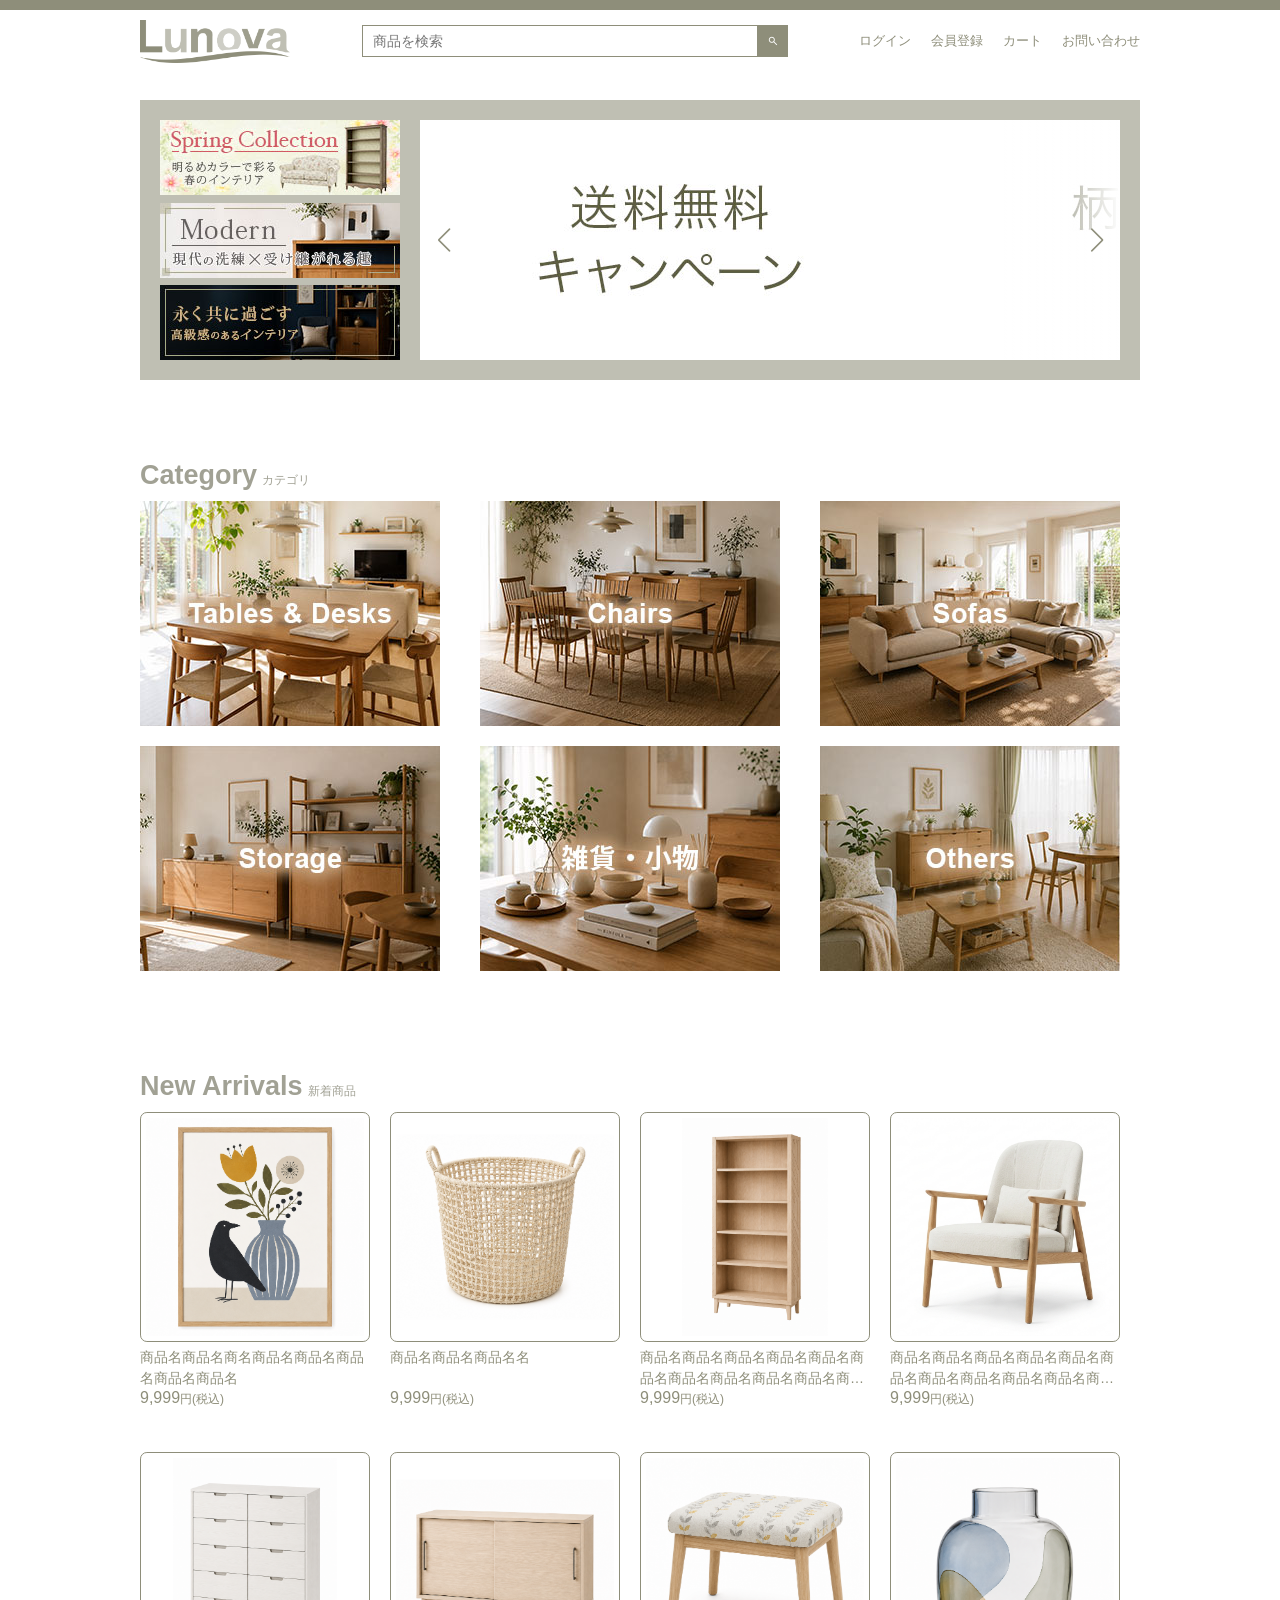
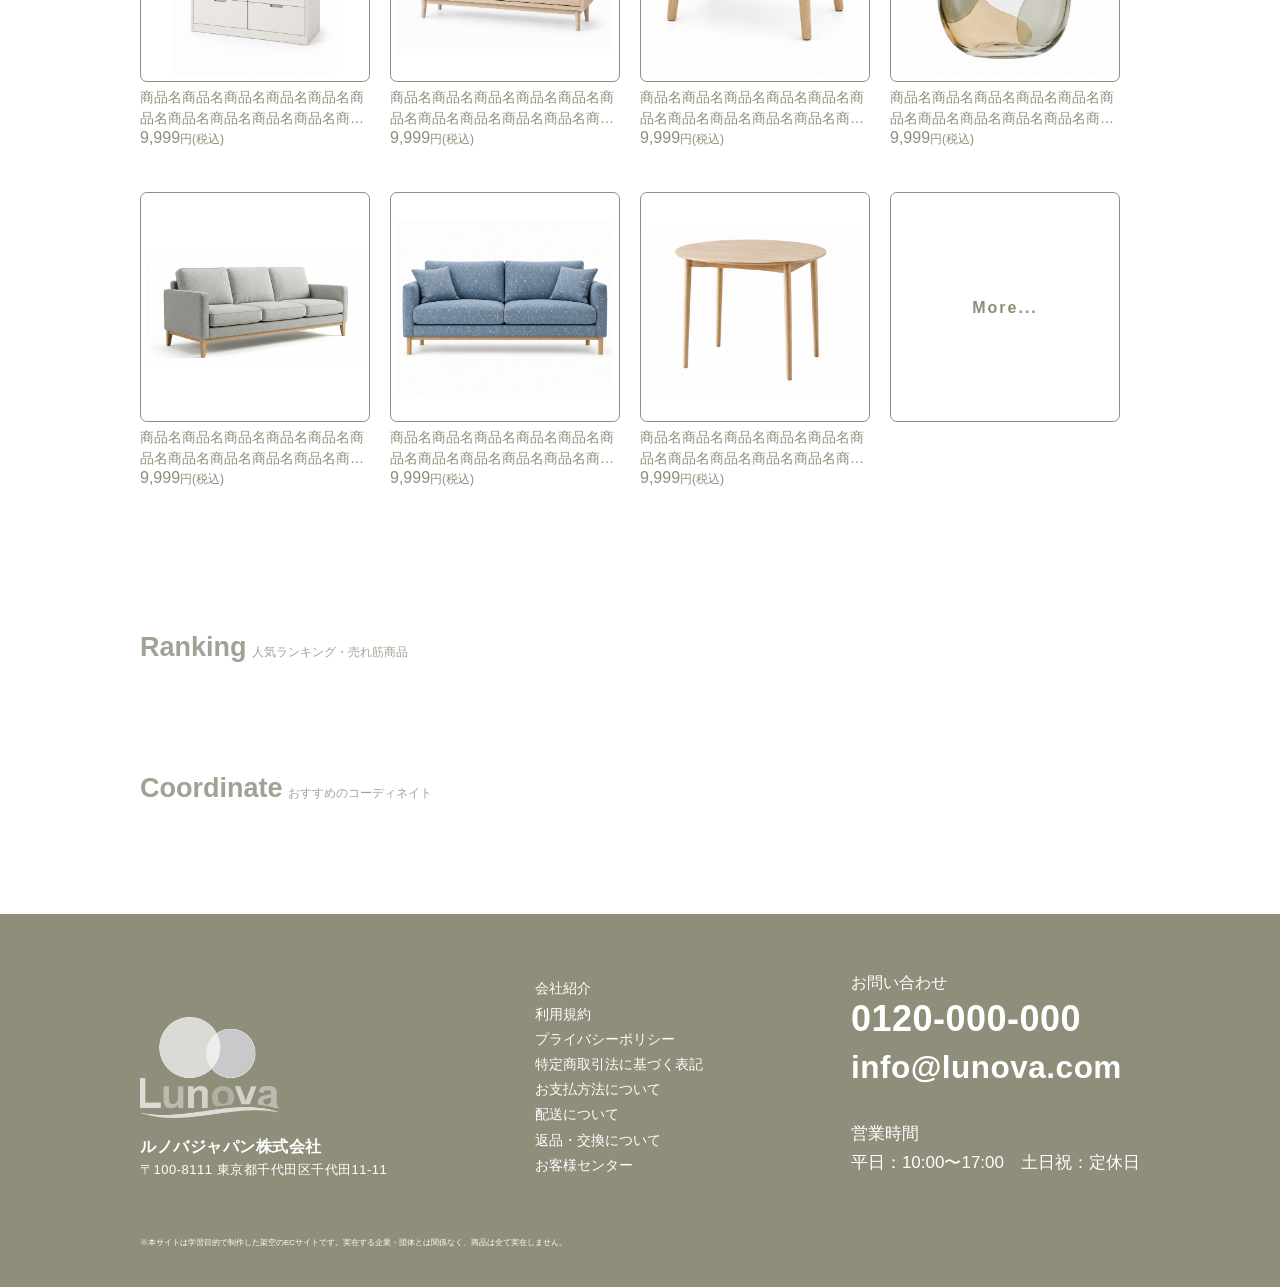
==== index.html @ b147f93b "add lunova site files" ====
<!DOCTYPE html>
<html lang="ja">

<head>
  <meta charset="UTF-8">
  <meta name="viewport" content="width=device-width, initial-scale=1.0">
  <title>Lunova | 北欧・インテリア家具の専門店　通販サイト　Lunovaルノバ</title>
  <meta name="description" content="北欧家具・インテリア専門店「Lunova」では、北欧やイギリスを中心とした家具やインテリア小物を取り揃え、トータルコーディネートをご提案・販売しています。">
  <meta property="og:site_name" content="Lunova | 北欧　インテリア家具">
  <!-- og:typeは通常ページならwebsite、記事ページならarticle -->
  <meta property="og:type" content="website">
  <!-- URLは公開する時に書く -->
  <meta property="og:url" content="#####">
  <meta property="og:title" content="Lunova | 北欧　インテリア家具">
  <meta property="og:description"
    content="北欧家具・インテリア専門店「Lunova」では、北欧やイギリスを中心とした家具やインテリア小物を取り揃え、トータルコーディネートをご提案・販売しています。">
  <meta property="og:locale" content="ja_JP">
  <meta property="og:image" content="https://lunova.com/images/ogp.jpg"><!-- サーバーアップしたら更新する！ -->
  <meta name="twitter:card" content="summary_large_image">

  <!-- ファビコン -->
  <link rel="icon" href="img/icon.ico">

  <!-- 電話番号の自動リンクオフ -->
  <meta name="format-detection" content="telephone=no" />

  <!-- CSS -->
  <link rel="stylesheet" href="CSS/reset.css">
  <link rel="stylesheet" href="https://cdn.jsdelivr.net/npm/swiper@11/swiper-bundle.min.css">
  <link rel="stylesheet" href="https://fonts.googleapis.com/css2?family=Material+Symbols+Outlined">
  <link rel="stylesheet" href="CSS/style.css">

</head>

<body>
  <!-- ここからヘッダー -->
  <header class="header-wrap">
    <div class="header">
      <!-- ヘッダー　ロゴ -->
      <h1 class="header__logo"><a href="index.html"><img src="img/lunova_logo2.png" alt="Lunova"></a></h1>
      <!-- ヘッダー　検索 -->
      <form class="header__search" action="#">
        <input class="header__search-input" type="search" placeholder="商品を検索">
        <button class="header__search-button" type="submit">
          <span class="material-symbols-outlined">search</span>
        </button>
      </form>
      <!-- ヘッダー　ナビ -->
      <nav class="header__nav">
        <ul>
          <li><a href="login.html">ログイン</a></li>
          <li><a href="signup.html">会員登録</a></li>
          <li><a href="cart.html">カート</a></li>
          <li><a href="contact.html">お問い合わせ</a></li>
        </ul>
      </nav>
    </div>
  </header>
  <main>
    <!-- ここからバナー -->
    <section class="hero">
      <!-- ここからバナー -->
      <div class="hero__content">
        <div class="hero__banners">
          <ul>
            <li class="hero__banner-item"><a href="#"><img src="img/05_banner/banner1.jpg" alt="スプリングセール"></a></li>
            <li class="hero__banner-item"><a href="#"><img src="img/05_banner/banner2.jpg" alt="モダンコレクション"></a></li>
            <li class="hero__banner-item"><a href="#"><img src="img/05_banner/banner3.jpg" alt="高級感のあるインテリア"></a></li>
          </ul>
        </div>

        <!-- ここからスライダー -->
        <div class="hero__slider swiper">
          <div class="swiper-wrapper">
            <div class="swiper-slide">
              <a href="#"><img src="img/05_banner/slider1.jpg" alt="北欧インテリア特集"></a>
            </div>
            <div class="swiper-slide">
              <a href="#"><img src="img/05_banner/slider2.jpg" alt="リビング家具特集"></a>
            </div>
            <div class="swiper-slide">
              <a href="#"><img src="img/05_banner/slider3.jpg" alt="人気アイテム特集"></a>
            </div>
          </div>
          <!-- ページネーションの丸 -->
          <div class="swiper-pagination"></div>

          <!-- 左右の矢印 -->
          <div class="swiper-button-prev"></div>
          <div class="swiper-button-next"></div>
        </div>
      </div>
    </section>

    <!-- ここからカテゴリ -->
    <section class="category">
      <h2 class="section-title">
        <span class="section-title__en">Category</span>
        <span class="section-title__ja">カテゴリ</span>
      </h2>
      <div class="category__container">
        <ul>
          <li><a href="product.html"><img src="img/06_cate/Category1.jpg" alt=""></a></li>
          <li><a href="product.html"><img src="img/06_cate/Category2.jpg" alt=""></a></li>
          <li><a href="product.html"><img src="img/06_cate/Category3.jpg" alt=""></a></li>
          <li><a href="product.html"><img src="img/06_cate/Category4.jpg" alt=""></a></li>
          <li><a href="product.html"><img src="img/06_cate/Category5.jpg" alt=""></a></li>
          <li><a href="product.html"><img src="img/06_cate/Category6.jpg" alt=""></a></li>
        </ul>
      </div>
    </section>

    <!-- ここから新商品一覧 -->
    <div class="new-arrivals">
      <h2 class="section-title">
        <span class="section-title__en">New Arrivals</span>
        <span class="section-title__ja">新着商品</span>
      </h2>
      <!-- ここから新商品一覧 カード一覧-->
      <section class="new-arrivals__list">
        <ul>
          <!-- ここから新商品一覧 カード一覧  1行目-->
          <li class="product-card">
            <a href="product.html">
              <img class="product-card__image" src="img/03_item/art4.png" alt="商品名商品名">
              <p class="product-card__name">商品名商品名商名商品名商品名商品名商品名商品名</p>
              <p class="product-card__price">9,999<span class="product-card__tax">円(税込)</span></p>
            </a>
          </li>
          <li class="product-card">
            <a href="product.html">
              <img class="product-card__image" src="img/03_item/basket3.png" alt="商品名商品名">
              <p class="product-card__name">商品名商品名商品名名</p>
              <p class="product-card__price">9,999<span class="product-card__tax">円(税込)</span></p>
            </a>
          </li>
          <li class="product-card">
            <a href="product.html">
              <img class="product-card__image" src="img/03_item/book1.png" alt="商品名商品名">
              <p class="product-card__name">商品名商品名商品名商品名商品名商品名商品名商品名商品名商品名商品名商品名</p>
              <p class="product-card__price">9,999<span class="product-card__tax">円(税込)</span></p>
            </a>
          </li>
          <li class="product-card">
            <a href="product.html">
              <img class="product-card__image" src="img/03_item/chair1.png" alt="商品名商品名">
              <p class="product-card__name">商品名商品名商品名商品名商品名商品名商品名商品名商品名商品名商品名商品名</p>
              <p class="product-card__price">9,999<span class="product-card__tax">円(税込)</span></p>
            </a>
          </li>
          <!-- ここから新商品一覧 カード一覧  2行目-->
          <li class="product-card">
            <a href="product.html">
              <img class="product-card__image" src="img/03_item/chest1.png" alt="商品名商品名">
              <p class="product-card__name">商品名商品名商品名商品名商品名商品名商品名商品名商品名商品名商品名商品名</p>
              <p class="product-card__price">9,999<span class="product-card__tax">円(税込)</span></p>
            </a>
          </li>

          <li class="product-card">
            <a href="product.html">
              <img class="product-card__image" src="img/03_item/chest6.png" alt="商品名商品名">
              <p class="product-card__name">商品名商品名商品名商品名商品名商品名商品名商品名商品名商品名商品名商品名</p>
              <p class="product-card__price">9,999<span class="product-card__tax">円(税込)</span></p>
            </a>
          </li>
          <li class="product-card">
            <a href="product.html">
              <img class="product-card__image" src="img/03_item/ottoman3.png" alt="商品名商品名">
              <p class="product-card__name">商品名商品名商品名商品名商品名商品名商品名商品名商品名商品名商品名商品名</p>
              <p class="product-card__price">9,999<span class="product-card__tax">円(税込)</span></p>
            </a>
          </li>
          <li class="product-card">
            <a href="product.html">
              <img class="product-card__image" src="img/03_item/pod1.png" alt="商品名商品名">
              <p class="product-card__name">商品名商品名商品名商品名商品名商品名商品名商品名商品名商品名商品名商品名</p>
              <p class="product-card__price">9,999<span class="product-card__tax">円(税込)</span></p>
            </a>
          </li>
          <!-- ここから新商品一覧 カード一覧  3行目-->
          <li class="product-card">
            <a href="product.html">
              <img class="product-card__image" src="img/03_item/sofa1.png" alt="商品名商品名">
              <p class="product-card__name">商品名商品名商品名商品名商品名商品名商品名商品名商品名商品名商品名商品名</p>
              <p class="product-card__price">9,999<span class="product-card__tax">円(税込)</span></p>
            </a>
          </li>
          <li class="product-card">
            <a href="product.html">
              <img class="product-card__image" src="img/03_item/sofa9.png" alt="商品名商品名">
              <p class="product-card__name">商品名商品名商品名商品名商品名商品名商品名商品名商品名商品名商品名商品名</p>
              <p class="product-card__price">9,999<span class="product-card__tax">円(税込)</span></p>
            </a>
          </li>
          <li class="product-card">
            <a href="product.html">
              <img class="product-card__image" src="img/03_item/table_hight4.png" alt="商品名商品名">
              <p class="product-card__name">商品名商品名商品名商品名商品名商品名商品名商品名商品名商品名商品名商品名</p>
              <p class="product-card__price">9,999<span class="product-card__tax">円(税込)</span></p>
            </a>
          </li>
          <li class="product-card">
            <a href="product.html">
              <p class="product-card__more">More...</p>
            </a>
          </li>

        </ul>
      </section>
    </div>
    <!-- ここからランキング -->
    <section class="ranking">
      <h2 class="section-title">
        <span class="section-title__en">Ranking</span>
        <span class="section-title__ja">人気ランキング・売れ筋商品</span>
      </h2>
      <div class="ranking__container">
              <div class="ranking">
      </div>
      </div>

      <!-- ここからコーディネイト -->
      <section class="coordinate">
        <h2 class="section-title">
          <span class="section-title__en">Coordinate</span>
          <span class="section-title__ja">おすすめのコーディネイト</span>
        </h2>
        <div class="coordinate__container">
          <div class="coordinate">
          </div>
        </div>

  </main>
  <!-- ここからフッター-->
  <footer class="footer-wrap">
    <div class="footer">

      <!-- ここからフッタ  企業情報ー-->
      <div class="footer__company">
        <img src="img/lunova_logo1.png" alt="Lunova">
        <p class="footer__company-name">ルノバジャパン株式会社</p>
        <p class="footer__address">〒100-8111 東京都千代田区千代田11-11</p>
      </div>
      <!-- ここからフッタ  リンク集ー-->
      <div class="footer__links">
        <ul>
          <li><a href="#">会社紹介</a></li>
          <li><a href="#">利用規約</a></li>
          <li><a href="#">プライバシーポリシー</a></li>
          <li><a href="#">特定商取引法に基づく表記</a></li>
          <li><a href="#">お支払方法について</a></li>
          <li><a href="#">配送について</a></li>
          <li><a href="#">返品・交換について</a></li>
          <li><a href="#">お客様センター</a></li>
        </ul>
      </div>
      <!-- ここからフッタ  問い合わせー-->
      <div class="footer__contact">
        <h3>お問い合わせ</h3>
        <p class="footer__contact-tel">0120-000-000</p>
        <p class="footer__contact-mail">info@lunova.com</p>
        <p class="footer__contact-hours">営業時間<br>平日：10:00〜17:00　土日祝：定休日</p>
      </div>
    </div>
    <!-- ここからフッタ  注釈ー-->
    <div class="footer__memo">
      <p>※本サイトは学習目的で制作した架空のECサイトです。実在する企業・団体とは関係なく、商品は全て実在しません。</p>
    </div>
    </div>

    <!-- JS読み込むの -->
    <script src="https://cdn.jsdelivr.net/npm/swiper@11/swiper-bundle.min.js"></script>
    <script src="js/script.js"></script>
  </footer>
</body>

</html>
---- CSS/style.css ----
/************* 
共通部分 
**************/
@charset "utf-8";

body {
    /* 明朝 */
    /* font-family: "Times New Roman", "YuMincho", "Hiragino Mincho ProN", "Yu Mincho", "MS PMincho", serif; */
    /* ゴシック */
    font-family: "Hiragino Kaku Gothic ProN", "Hiragino Sans", "Yu Gothic", "Meiryo", sans-serif;
    padding-top: 100px;
}


a:hover {
    opacity: 0.7;
}

img {
    max-width: 100%;
    /* height: auto;→　書かなくても良いがお守り的に書いている */
    height: auto;
    /*     display: block;→ imgはインライン要素だがブロック要素に変える指示 */
    display: block;
}

/************* 
ヘッダー
**************/

.header-wrap {
    border-top: 10px solid #8e8e7a;
    position: fixed;
    top: 0;
    left: 0;
    width: 100%;
    background-color: #fff;
    z-index: 1000;
}

.header {
    max-width: 1000px;
    width: 100%;
    margin: 0 auto;
    display: flex;
    justify-content: space-between;
    align-items: center;
    padding: 10px 0;
}

.header__logo {
    max-width: 150px;
    width: 100%;
}

.header__search {
    display: flex;
    width: 426px;
    flex-shrink: 0;
}

.header__search-input {
    width: 100%;
    height: 32px;
    border: 1px solid #8e8e7a;
    padding: 8px 10px;
    font-size: 14px;
}

.header__search-button {
    width: 32px;
    height: 32px;
    border: 1px solid #8e8e7a;
    background-color: #8e8e7a;
    cursor: pointer;
    display: flex;
    justify-content: center;
    align-items: center;
}

.material-symbols-outlined {
    /* 検索窓の虫眼鏡アイコン */
    font-size: 12px;
    color: #fff;
}

.header__nav ul {
    font-size: 13px;
    color: #8e8e7a;
    display: flex;
    gap: 20px;
}

/************* 
ヒーローコンテンツ　バナー＆スライダー
**************/

.hero {
    max-width: 1000px;
    width: 100%;
    margin: 0 auto;
    background-color: #bfbfb3;
    padding: 20px;
}

.hero__content {
    display: flex;
    gap: 20px;
    align-items: stretch;
}

.hero__banners {
    width: 240px;
}

.hero__banners ul {
    display: flex;
    flex-direction: column;
    gap: 7.5px;
}

.hero__banners li {
    width: 100%;
}

.hero__banners img,
.hero__slider img {
    width: 100%;
    height: auto;
    display: block;
}

.hero__banner-item {
    flex: 1;
}

.hero__banner-item a {
    display: block;
    height: 100%;
}

.hero__slider {
    flex: 1;
    overflow: hidden;
    position: relative;
}

.hero__slider::after {
    content: "";
    position: absolute;
    top: 0;
    right: 0;
    width: 120px;
    height: 100%;
    background: linear-gradient(to right,
            rgba(255, 255, 255, 0),
            rgba(255, 255, 255, 1));
    pointer-events: none;
    z-index: 10;
}

.swiper {
    width: 100%;
}

.swiper-slide {
    width: 500px;
}

.swiper-button-prev,
.swiper-button-next {
    color: #8e8e7a;
    z-index: 20;
}

.swiper-button-next::after,
.swiper-button-prev::after {
    font-size: 24px;
}

.swiper-pagination-bullet-active {
    background: #8e8e7a;
}

/************* 
セクションタイトル
**************/
.section-title {
    display: flex;
    align-items: baseline;
    gap: 5px
}

.section-title__en {
    font-size: 27px;
    color: #a1a194;
    font-weight: 900;
    margin-bottom: 10px;
}

.section-title__ja {
    font-size: 12px;
    color: #a1a194;
    font-weight: 100;
}

/************* 
カテゴリー
**************/

.category {
    max-width: 1000px;
    width: 100%;
    margin: 80px auto 0;
}

.category__container ul {
    display: grid;
    grid-template-columns: repeat(3, 1fr);
    gap: 20px;
}

/************* 
新着商品
**************/
.new-arrivals {
    max-width: 1000px;
    width: 100%;
    margin: 100px auto 0;
}

.new-arrivals__list ul {
    display: grid;
    grid-template-columns: repeat(4, 1fr);
}

.product-card {
    width: 230px;
    height: 340px;
    color: #8e8e7a;
}

.product-card img {
    border: 1px solid #8e8e7a;
    border-radius: 3%;
    padding: 5px;
    margin-bottom: 5px;
}

.product-card__name {
    font-size: 14px;
    line-height: 1.5;

    /* 超えた商品名を隠す */
    overflow: hidden;

    /* 2行で省略する */
    display: -webkit-box;
    -webkit-box-orient: vertical;
    -webkit-line-clamp: 2;
    line-clamp: 2;
    min-height: calc(1.5em * 2);
}

.product-card__price {
    font-size: 16px;
}

.product-card__tax {
    font-size: 12px;
}

.product-card__more {
    width: 230px;
    height: 230px;
    text-align: center;
    line-height: 230px;
    border: 1px solid #8e8e7a;
    border-radius: 3%;
    font-weight: bold;
    letter-spacing: 2px;
}

/************* 
ランキング
**************/

.ranking {
    max-width: 1000px;
    width: 100%;
    margin: 100px auto 0;
}

/************* 
コーディネイト
**************/

.coordinate {
    max-width: 1000px;
    width: 100%;
    margin: 100px auto 0;
}

/************* 
フッター
**************/
.footer-wrap {
    background-color: #8e8e7a;
}

.footer {
    max-width: 1000px;
    width: 100%;
    margin: 0 auto;
    display: flex;
    justify-content: space-between;
    /* 下揃えさせる */
    align-items: flex-end;
    padding: 60px 0;
    color: #fff;
}


/********** フッター企業情報 **************/
.footer__company img {
    width: 140px;
    margin-bottom: 20px;
}

.footer__company-name {
    font-size: 16px;
    font-weight: 600;
    margin-bottom: 7px;
    letter-spacing: 0.5px;
}

.footer__address {
    font-size: 13px;
    letter-spacing: 0.5px;
}

/********** フッター　リンク集 **************/
.footer__links {
    font-size: 14px;
    line-height: 1.8;
}

/********** フッター　問い合わせ **************/
.footer__contact h3 {
    font-size: 16px;
    margin-bottom: 5px;
}

.footer__contact-tel {
    font-size: 36px;
    font-weight: bold;
    margin-bottom: 10px;
    letter-spacing: 0.5px;
}

.footer__contact-mail {
    font-size: 31.5px;
    font-weight: bold;
    margin-bottom: 35px;
    letter-spacing: 0.5px;
}

.footer__contact-hours {
    font-size: 17px;
    line-height: 1.7;
}

/********** フッター　注釈 **************/

.footer__memo {
    max-width: 1000px;
    width: 100%;
    margin: 0 auto;
    color: #fff;
    font-size: 8px;
    padding-bottom: 40px;
}

/************* 
レスポンシブ
**************/

@media screen and (max-width:768px) {}
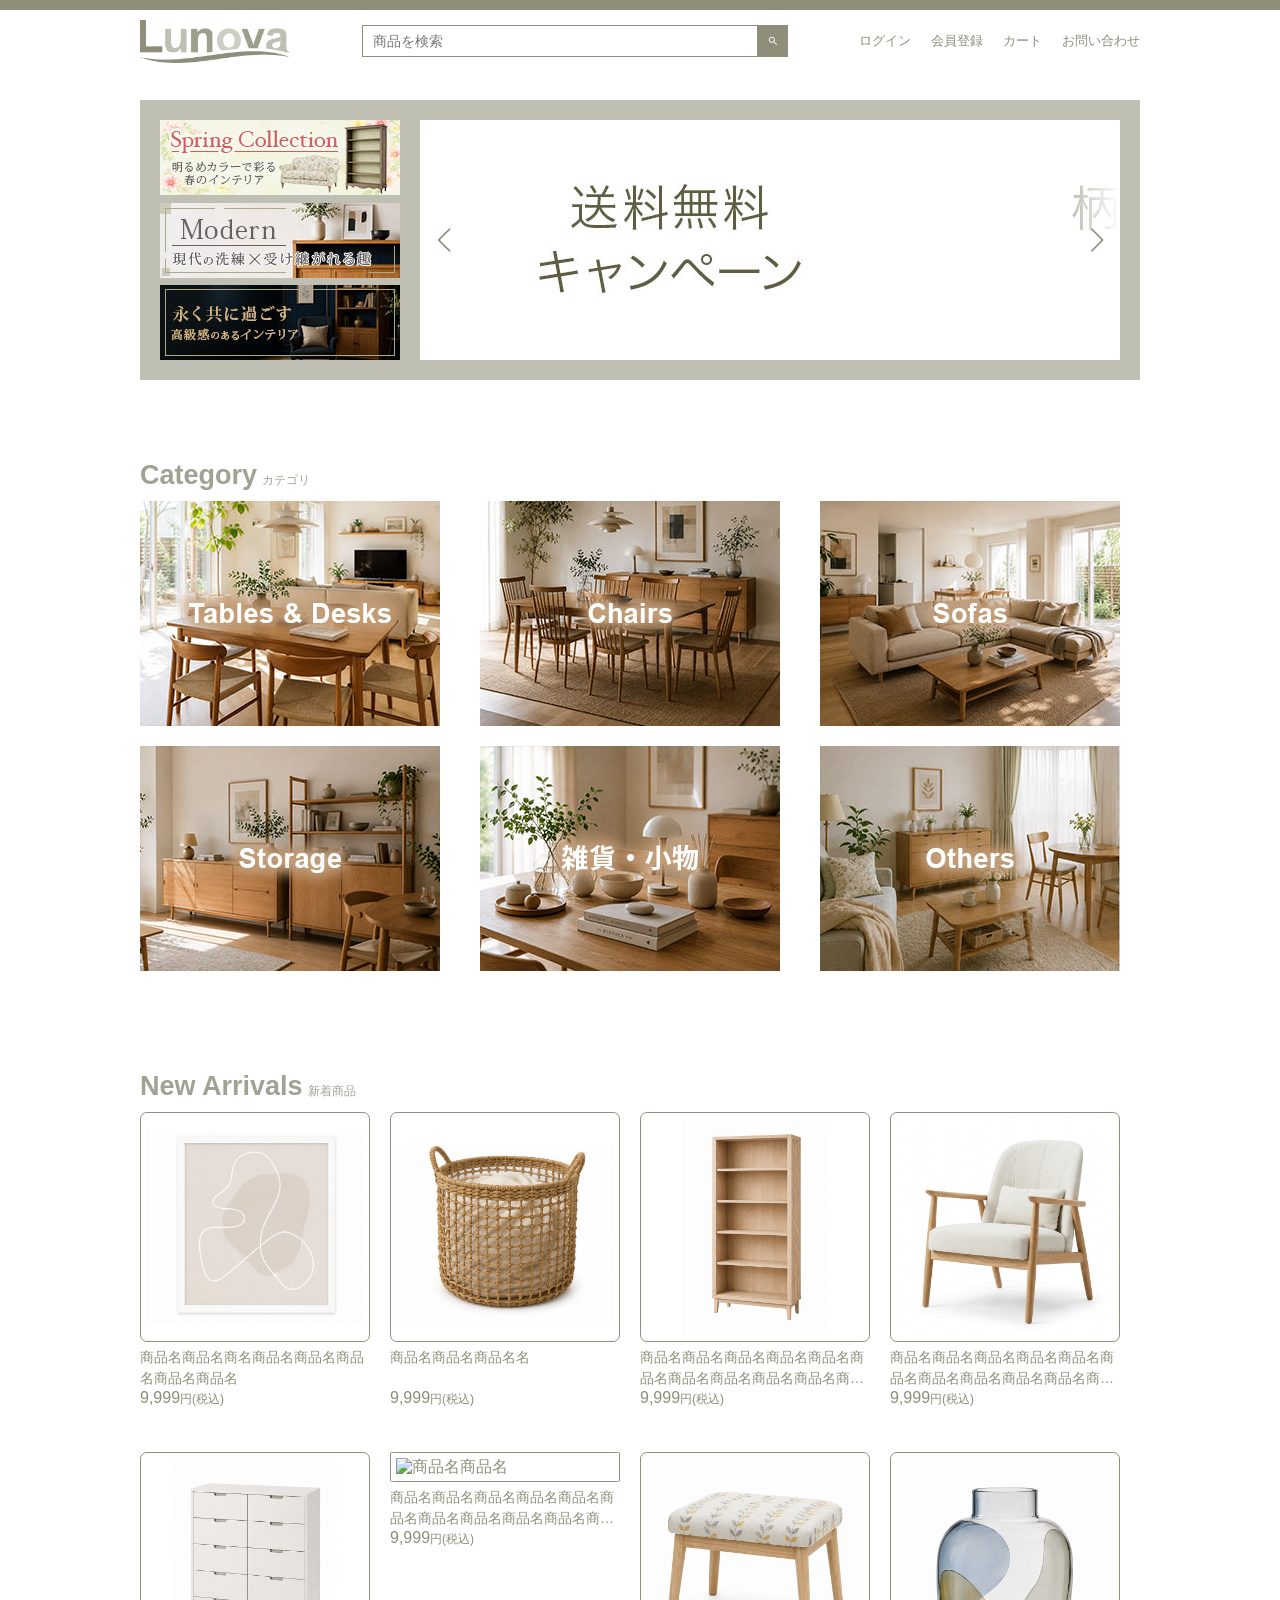
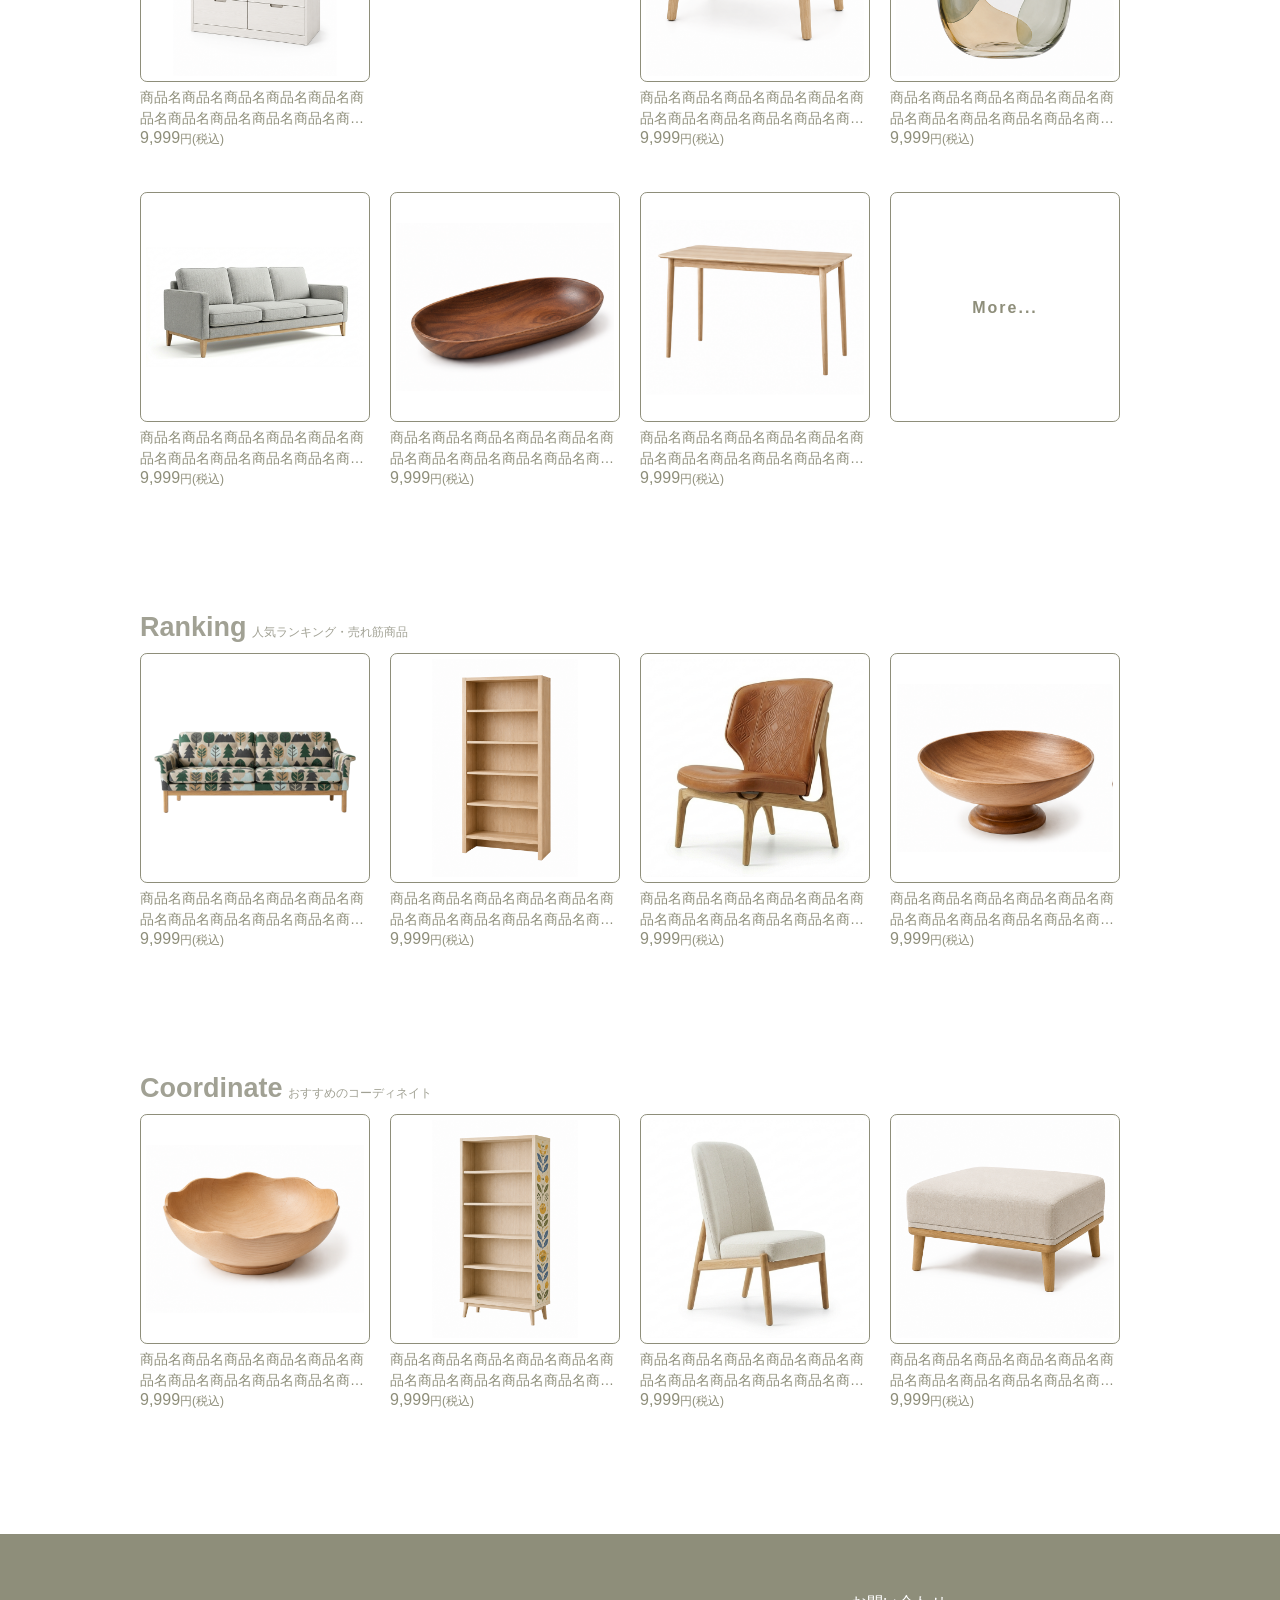
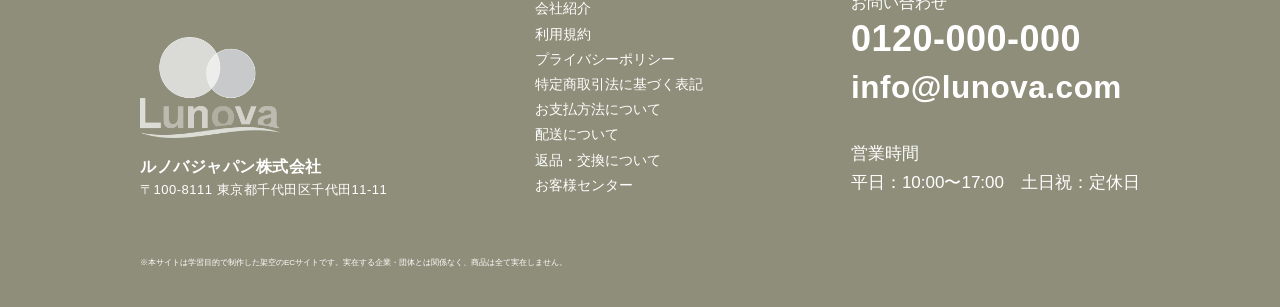
==== commit 9a8d3adc: "fix image paths" ====
--- a/index.html
+++ b/index.html
@@ -122,14 +122,14 @@
           <!-- ここから新商品一覧 カード一覧  1行目-->
           <li class="product-card">
             <a href="product.html">
-              <img class="product-card__image" src="img/03_item/art4.png" alt="商品名商品名">
+              <img class="product-card__image" src="img/03_item/art1.png" alt="商品名商品名">
               <p class="product-card__name">商品名商品名商名商品名商品名商品名商品名商品名</p>
               <p class="product-card__price">9,999<span class="product-card__tax">円(税込)</span></p>
             </a>
           </li>
           <li class="product-card">
             <a href="product.html">
-              <img class="product-card__image" src="img/03_item/basket3.png" alt="商品名商品名">
+              <img class="product-card__image" src="img/03_item/basket1.png" alt="商品名商品名">
               <p class="product-card__name">商品名商品名商品名名</p>
               <p class="product-card__price">9,999<span class="product-card__tax">円(税込)</span></p>
             </a>
@@ -188,14 +188,14 @@
           </li>
           <li class="product-card">
             <a href="product.html">
-              <img class="product-card__image" src="img/03_item/sofa9.png" alt="商品名商品名">
-              <p class="product-card__name">商品名商品名商品名商品名商品名商品名商品名商品名商品名商品名商品名商品名</p>
-              <p class="product-card__price">9,999<span class="product-card__tax">円(税込)</span></p>
-            </a>
-          </li>
-          <li class="product-card">
-            <a href="product.html">
-              <img class="product-card__image" src="img/03_item/table_hight4.png" alt="商品名商品名">
+              <img class="product-card__image" src="img/03_item/dish2.png" alt="商品名商品名">
+              <p class="product-card__name">商品名商品名商品名商品名商品名商品名商品名商品名商品名商品名商品名商品名</p>
+              <p class="product-card__price">9,999<span class="product-card__tax">円(税込)</span></p>
+            </a>
+          </li>
+          <li class="product-card">
+            <a href="product.html">
+              <img class="product-card__image" src="img/03_item/table_hight1.png" alt="商品名商品名">
               <p class="product-card__name">商品名商品名商品名商品名商品名商品名商品名商品名商品名商品名商品名商品名</p>
               <p class="product-card__price">9,999<span class="product-card__tax">円(税込)</span></p>
             </a>
@@ -216,22 +216,92 @@
         <span class="section-title__ja">人気ランキング・売れ筋商品</span>
       </h2>
       <div class="ranking__container">
-              <div class="ranking">
-      </div>
-      </div>
-
-      <!-- ここからコーディネイト -->
-      <section class="coordinate">
-        <h2 class="section-title">
-          <span class="section-title__en">Coordinate</span>
-          <span class="section-title__ja">おすすめのコーディネイト</span>
-        </h2>
-        <div class="coordinate__container">
-          <div class="coordinate">
-          </div>
+        <div class="ranking">
         </div>
-
+        <!-- ここからランキング の画像4つ-->
+        <section class="new-arrivals__list">
+          <ul>
+            <li class="product-card">
+              <a href="product.html">
+                <img class="product-card__image" src="img/03_item/sofa3.png" alt="商品名商品名">
+                <p class="product-card__name">商品名商品名商品名商品名商品名商品名商品名商品名商品名商品名商品名商品名</p>
+                <p class="product-card__price">9,999<span class="product-card__tax">円(税込)</span></p>
+              </a>
+            </li>
+            <li class="product-card">
+              <a href="product.html">
+                <img class="product-card__image" src="img/03_item/book2.png" alt="商品名商品名">
+                <p class="product-card__name">商品名商品名商品名商品名商品名商品名商品名商品名商品名商品名商品名商品名</p>
+                <p class="product-card__price">9,999<span class="product-card__tax">円(税込)</span></p>
+              </a>
+            </li>
+            <li class="product-card">
+              <a href="product.html">
+                <img class="product-card__image" src="img/03_item/chair2.png" alt="商品名商品名">
+                <p class="product-card__name">商品名商品名商品名商品名商品名商品名商品名商品名商品名商品名商品名商品名</p>
+                <p class="product-card__price">9,999<span class="product-card__tax">円(税込)</span></p>
+              </a>
+            </li>
+            <li class="product-card">
+              <a href="product.html">
+                <img class="product-card__image" src="img/03_item/dish1.png" alt="商品名商品名">
+                <p class="product-card__name">商品名商品名商品名商品名商品名商品名商品名商品名商品名商品名商品名商品名</p>
+                <p class="product-card__price">9,999<span class="product-card__tax">円(税込)</span></p>
+              </a>
+            </li>
+          </ul>
+        </section>
+      </div>
+    </section>
+
+
+    <!-- ここからコーディネイト -->
+    <section class="coordinate">
+      <h2 class="section-title">
+        <span class="section-title__en">Coordinate</span>
+        <span class="section-title__ja">おすすめのコーディネイト</span>
+      </h2>
+      <div class="coordinate__container">
+        <div class="coordinate">
+        </div>
+
+        <!-- ここからコーディネイト の画像4つ-->
+        <section class="new-arrivals__list">
+          <ul>
+            <li class="product-card">
+              <a href="product.html">
+                <img class="product-card__image" src="img/03_item/dish3.png" alt="商品名商品名">
+                <p class="product-card__name">商品名商品名商品名商品名商品名商品名商品名商品名商品名商品名商品名商品名</p>
+                <p class="product-card__price">9,999<span class="product-card__tax">円(税込)</span></p>
+              </a>
+            </li>
+            <li class="product-card">
+              <a href="product.html">
+                <img class="product-card__image" src="img/03_item/book3.png" alt="商品名商品名">
+                <p class="product-card__name">商品名商品名商品名商品名商品名商品名商品名商品名商品名商品名商品名商品名</p>
+                <p class="product-card__price">9,999<span class="product-card__tax">円(税込)</span></p>
+              </a>
+            </li>
+            <li class="product-card">
+              <a href="product.html">
+                <img class="product-card__image" src="img/03_item/chair3.png" alt="商品名商品名">
+                <p class="product-card__name">商品名商品名商品名商品名商品名商品名商品名商品名商品名商品名商品名商品名</p>
+                <p class="product-card__price">9,999<span class="product-card__tax">円(税込)</span></p>
+              </a>
+            </li>
+            <li class="product-card">
+              <a href="product.html">
+                <img class="product-card__image" src="img/03_item/ottoman1.png" alt="商品名商品名">
+                <p class="product-card__name">商品名商品名商品名商品名商品名商品名商品名商品名商品名商品名商品名商品名</p>
+                <p class="product-card__price">9,999<span class="product-card__tax">円(税込)</span></p>
+              </a>
+            </li>
+          </ul>
+        </section>
+      </div>
+    </section>
   </main>
+
   <!-- ここからフッター-->
   <footer class="footer-wrap">
     <div class="footer">
--- a/CSS/style.css
+++ b/CSS/style.css
@@ -229,6 +229,10 @@
     margin: 100px auto 0;
 }
 
+.new-arrivals__list{
+    margin-bottom: 80px;
+}
+
 .new-arrivals__list ul {
     display: grid;
     grid-template-columns: repeat(4, 1fr);
@@ -282,24 +286,21 @@
 }
 
 /************* 
-ランキング
-**************/
-
-.ranking {
-    max-width: 1000px;
-    width: 100%;
-    margin: 100px auto 0;
-}
-
-/************* 
-コーディネイト
-**************/
-
+ランキング・コーディネイト
+**************/
+
+.ranking,
 .coordinate {
     max-width: 1000px;
     width: 100%;
-    margin: 100px auto 0;
-}
+    margin: 0 auto;
+}
+
+.ranking__container,
+.coordinate__container {
+    margin-bottom: 80px;
+}
+
 
 /************* 
 フッター
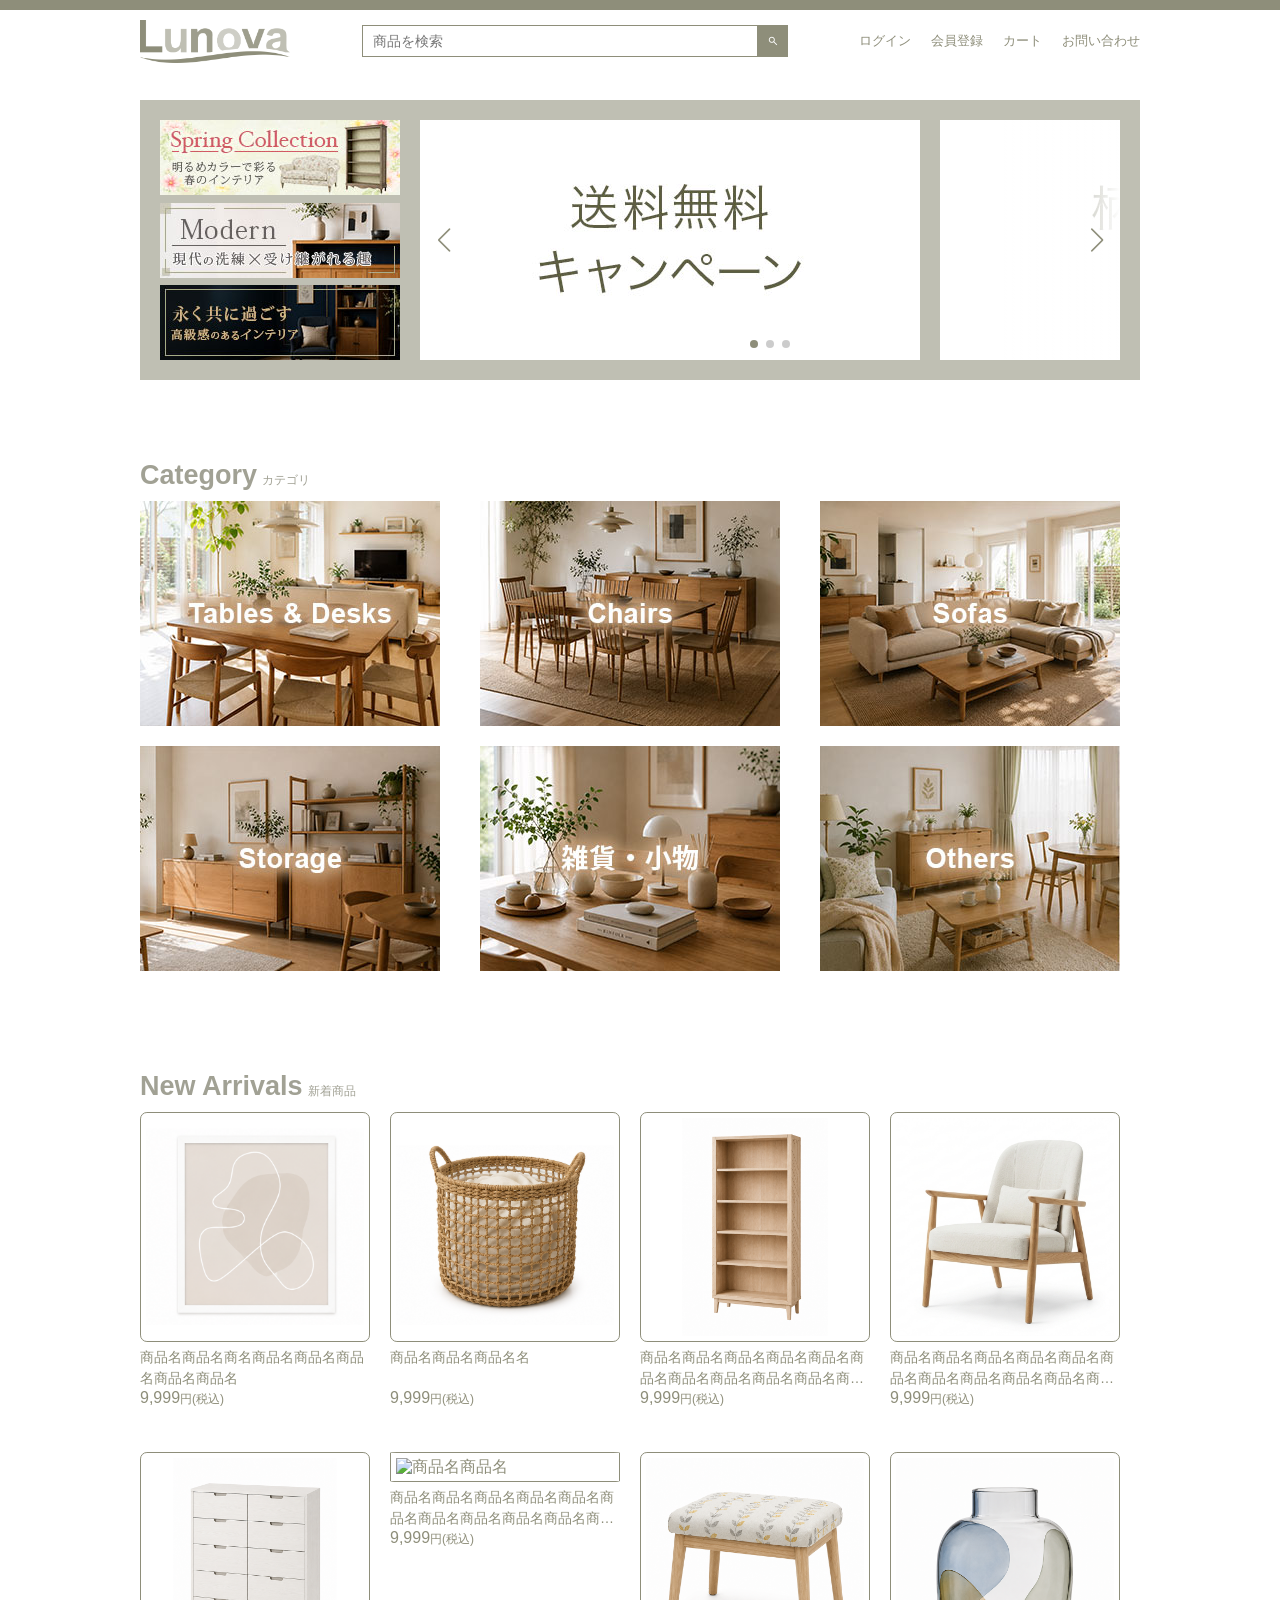
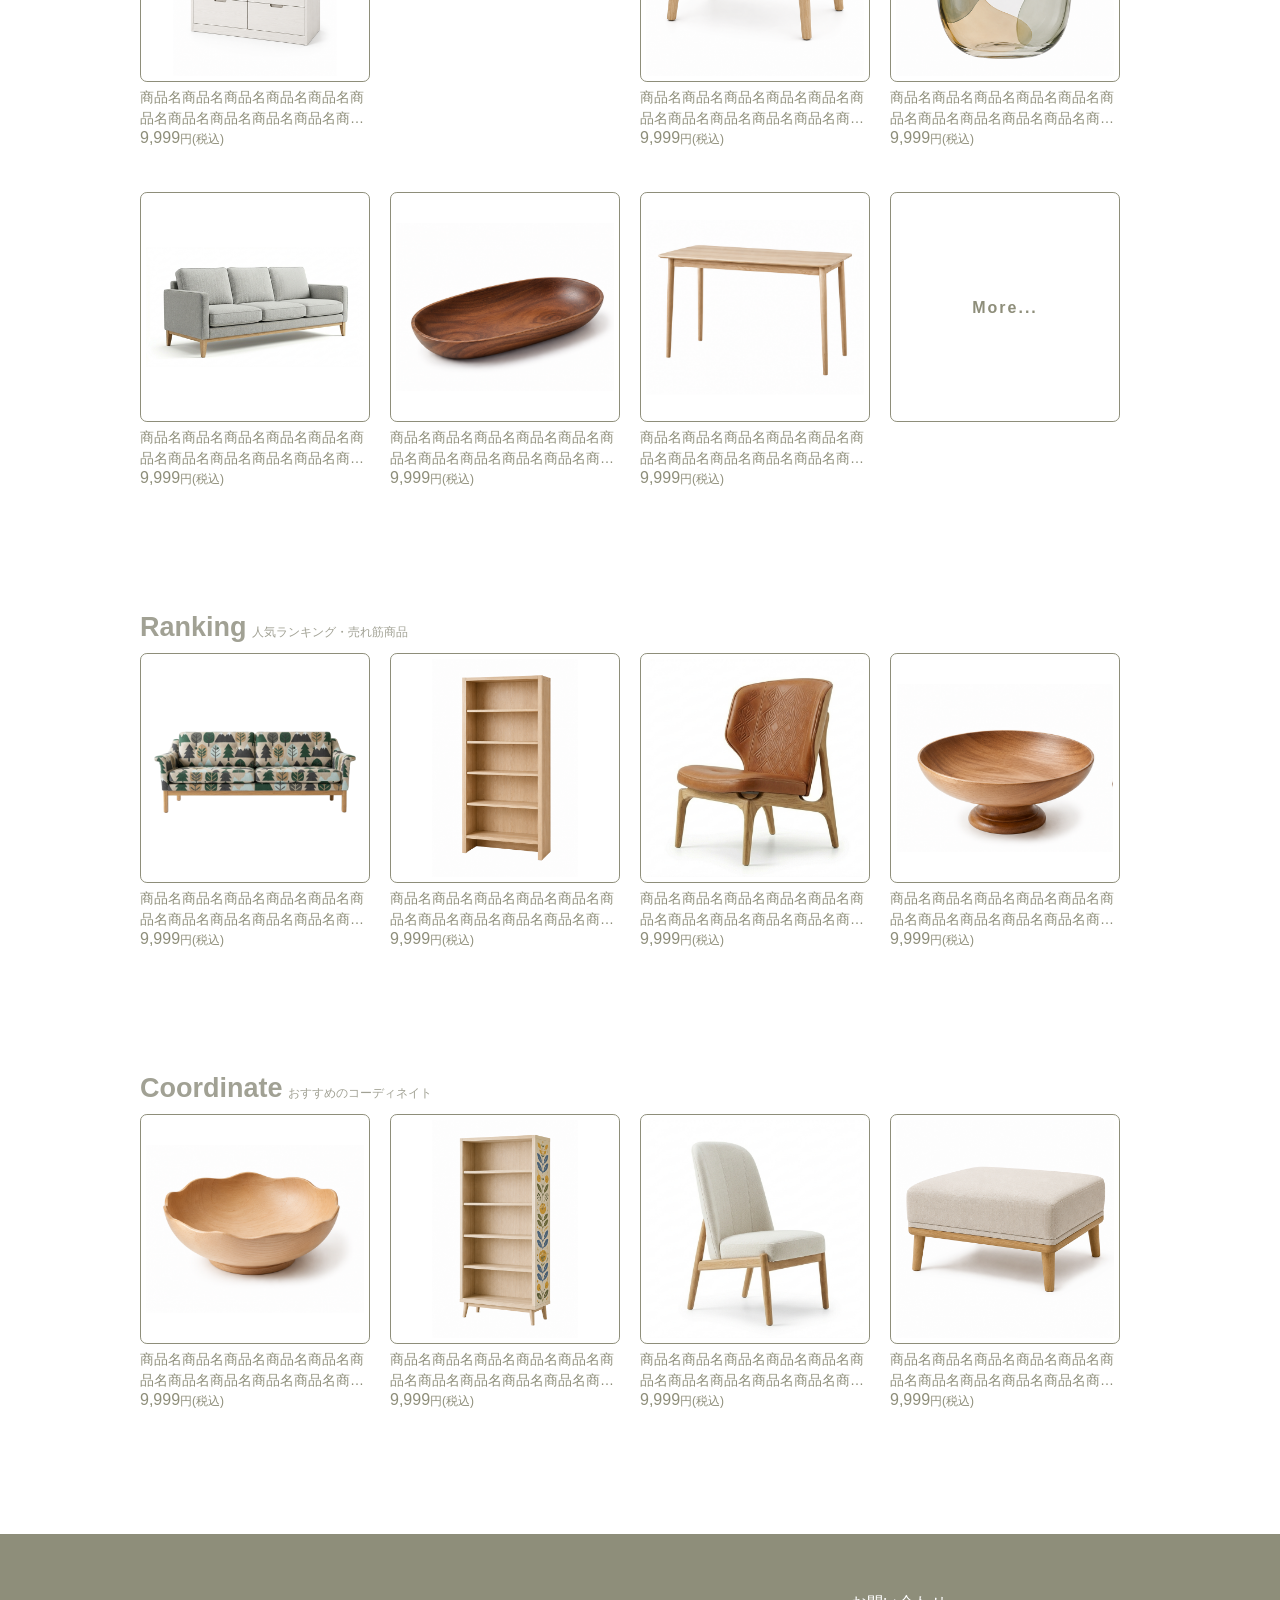
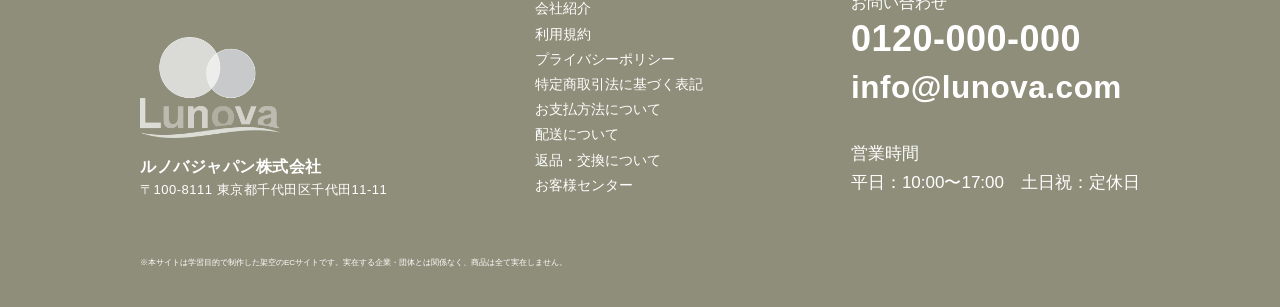
==== commit 25af6084: "fix script path" ====
--- a/index.html
+++ b/index.html
@@ -341,7 +341,7 @@
 
     <!-- JS読み込むの -->
     <script src="https://cdn.jsdelivr.net/npm/swiper@11/swiper-bundle.min.js"></script>
-    <script src="js/script.js"></script>
+    <script src="JS/script.js"></script>
   </footer>
 </body>
 
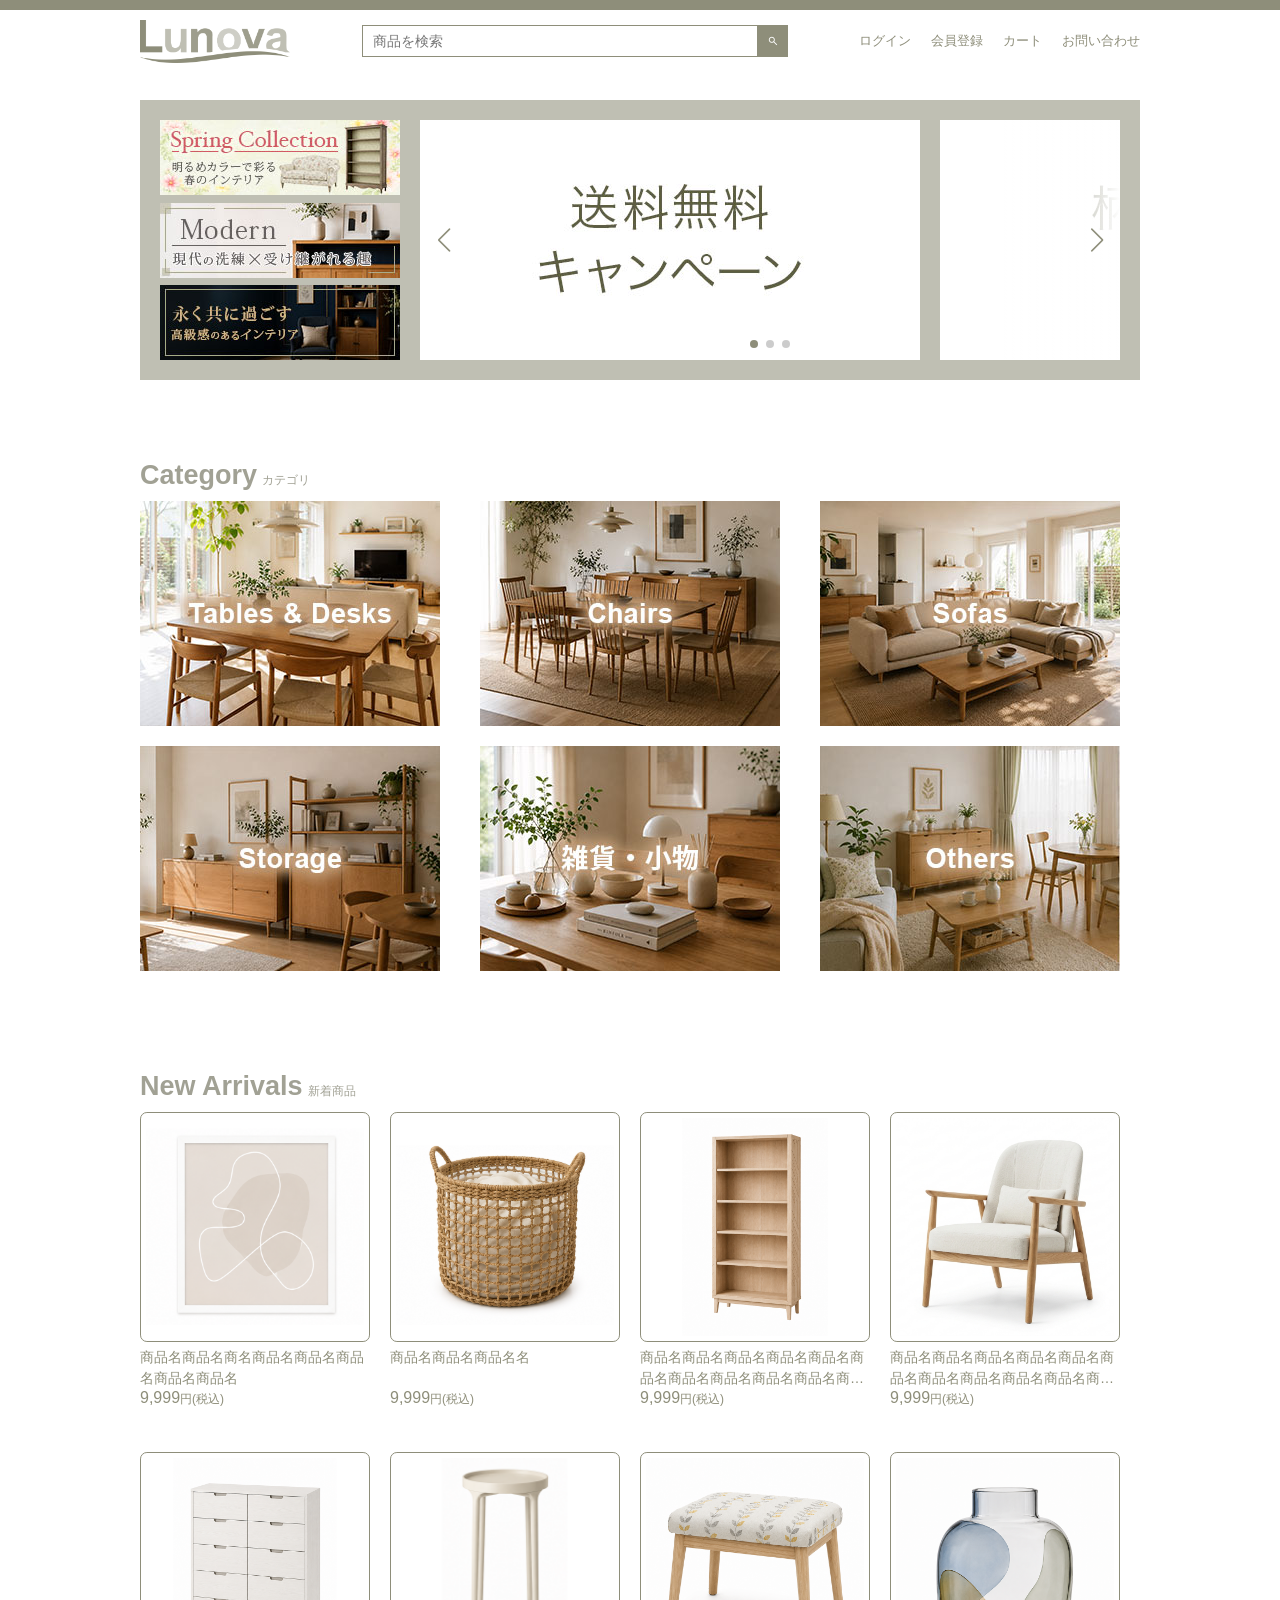
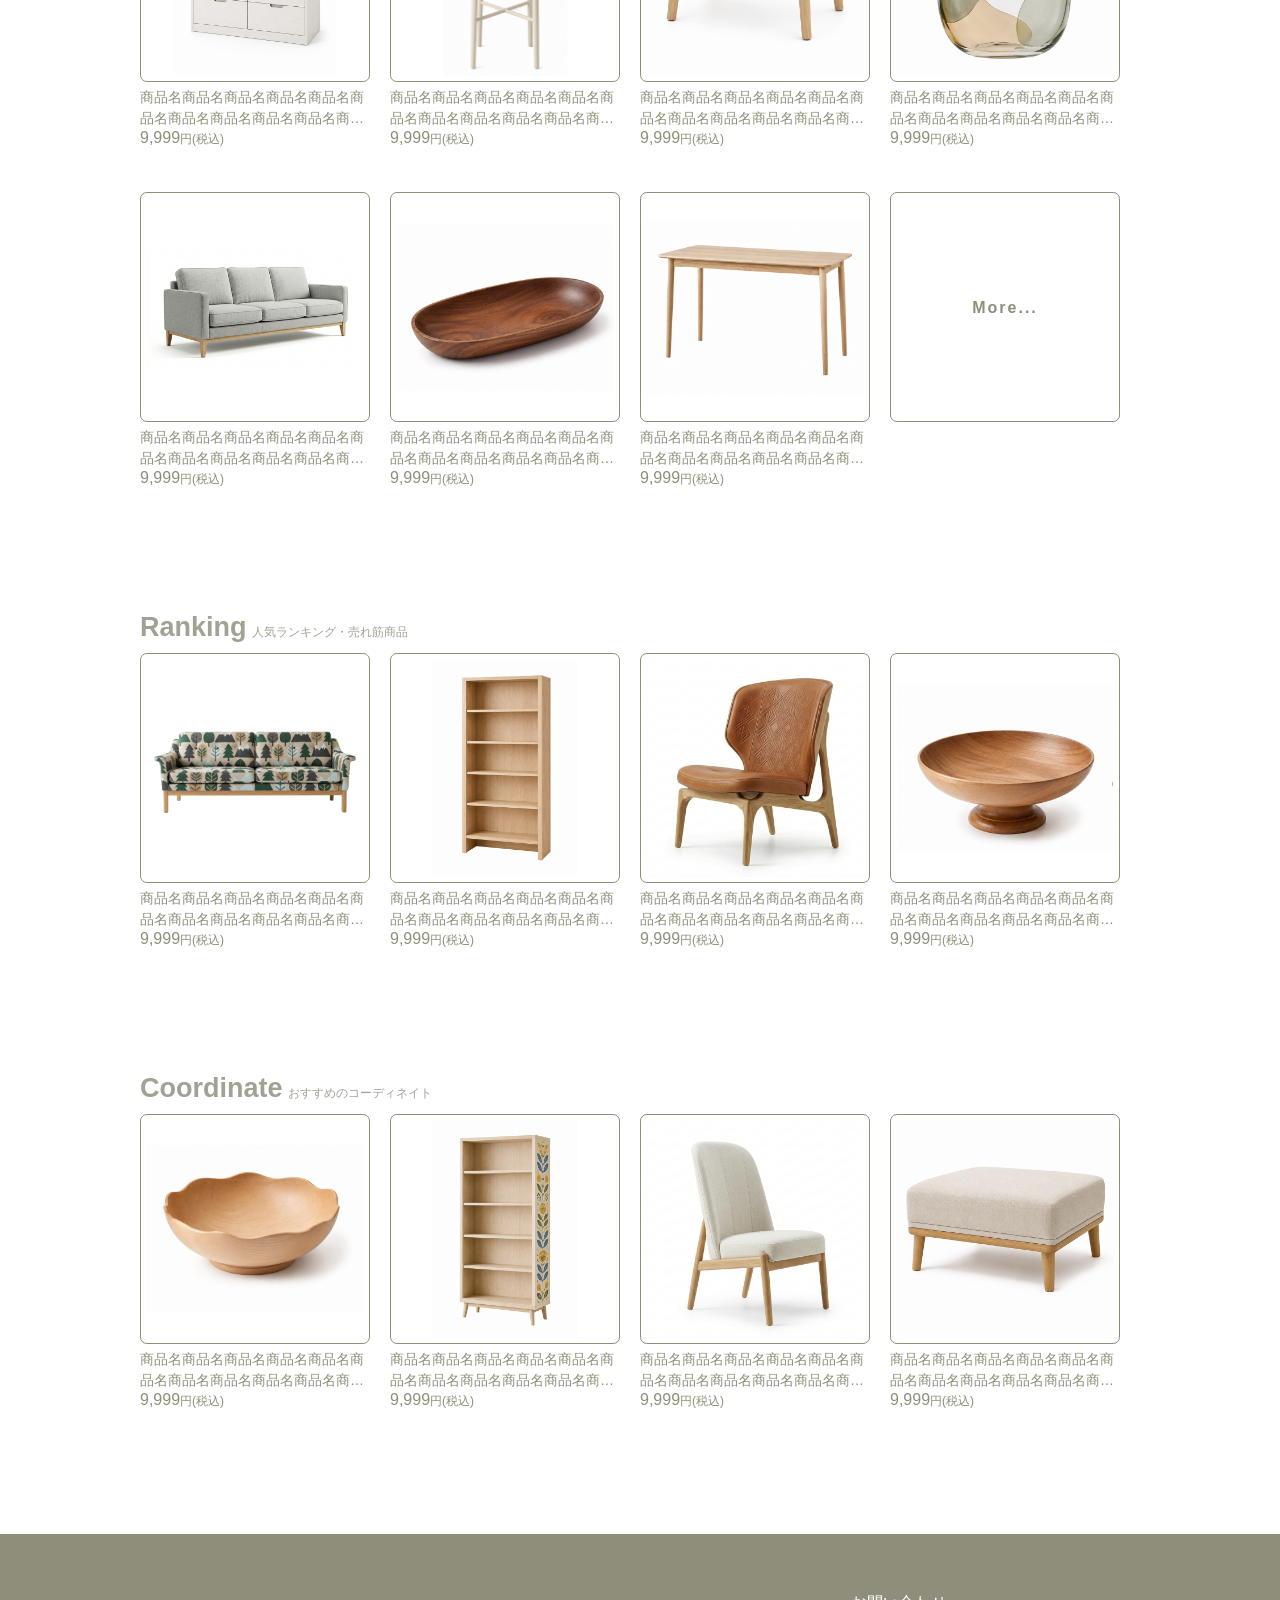
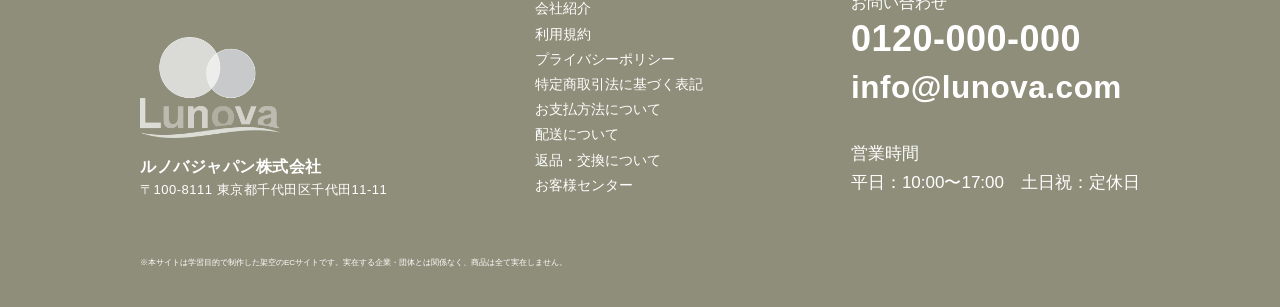
==== commit 27354271: "fix script path" ====
--- a/index.html
+++ b/index.html
@@ -159,7 +159,7 @@
 
           <li class="product-card">
             <a href="product.html">
-              <img class="product-card__image" src="img/03_item/chest6.png" alt="商品名商品名">
+              <img class="product-card__image" src="img/03_item/sidetable2.png" alt="商品名商品名">
               <p class="product-card__name">商品名商品名商品名商品名商品名商品名商品名商品名商品名商品名商品名商品名</p>
               <p class="product-card__price">9,999<span class="product-card__tax">円(税込)</span></p>
             </a>
